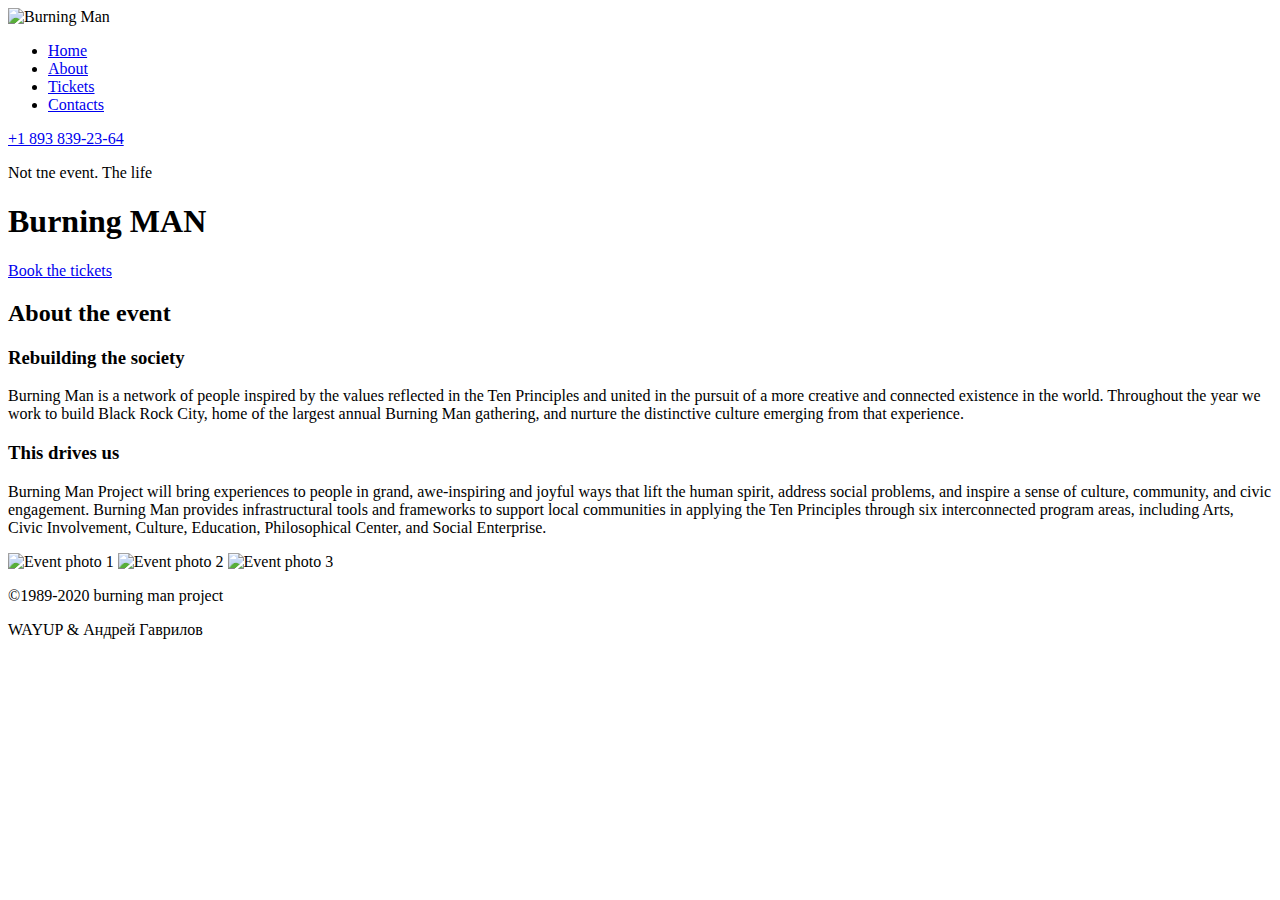
==== portfolio/index.html @ 178adb82 "Default" ====
<!DOCTYPE html>
<html lang="en">
<head>
    <meta charset="UTF-8">
    <meta http-equiv="X-UA-Compatible" content="IE=edge">
    <meta name="viewport" content="width=device-width, initial-scale=1.0">
    <title>Porfolio1</title>
</head>
<body>
    <header id="header" class="header">
		<div class="container">
			<div class="nav">
				<img src="img/logo.svg" alt="Burning Man" class="logo">
				<ul class="menu">
					<li>
						<a href="#">
							Home
						</a>
					</li>
					<li>
						<a href="#">
							About
						</a>
					</li>
					<li>
						<a href="#">
							Tickets
						</a>
					</li>
					<li>
						<a href="#">
							Contacts
						</a>
					</li>
				</ul>
				<a href="tel:+18938392364" class="tel">
					+1 893 839-23-64
				</a>
			</div>
			<div class="offer">
				<p>Not tne event. The life</p>
				<h1>
					Burning MAN
				</h1>
				<a href="#" class="btn">Book the tickets</a>
			</div>
		</div>
	</header>
	<section id="about" class="about">
		<div class="container">
			<h2>About the event</h2>
			<div class="description">
				<div class="desc-left">
					<h3>Rebuilding the society</h3>
					<p>
						Burning Man is a network of people inspired by the values reflected in the Ten Principles and united in the pursuit of a more creative and connected existence in the world. Throughout the year we work to build Black Rock City, home of the largest annual Burning Man gathering, and nurture the distinctive culture emerging from that experience. 
					</p>
				</div>
				<div class="desc-right">
					<h3>This drives us</h3>
					<p>
						Burning Man Project will bring experiences to people in grand, awe-inspiring and joyful ways that lift the human spirit, address social problems, and inspire a sense of culture, community, and civic engagement. Burning Man provides infrastructural tools and frameworks to support local communities in applying the Ten Principles through six interconnected program areas, including Arts, Civic Involvement, Culture, Education, Philosophical Center, and Social Enterprise.
					</p>
				</div>			
			</div>
			<div class="gallery">
				<img src="img/img1.jpg" alt="Event photo 1">
				<img src="img/img2.jpg" alt="Event photo 2">
				<img src="img/img3.jpg" alt="Event photo 3">
			</div>
		</div>
	</section>
	<footer id="footer" class="footer">
		<div class="container">
			<div class="footer-text">
				<p>
					©1989-2020 burning man project
				</p>
				<p>
					WAYUP & Андрей Гаврилов
				</p>
			</div>
		</div>
	</footer>
</body>
</html>
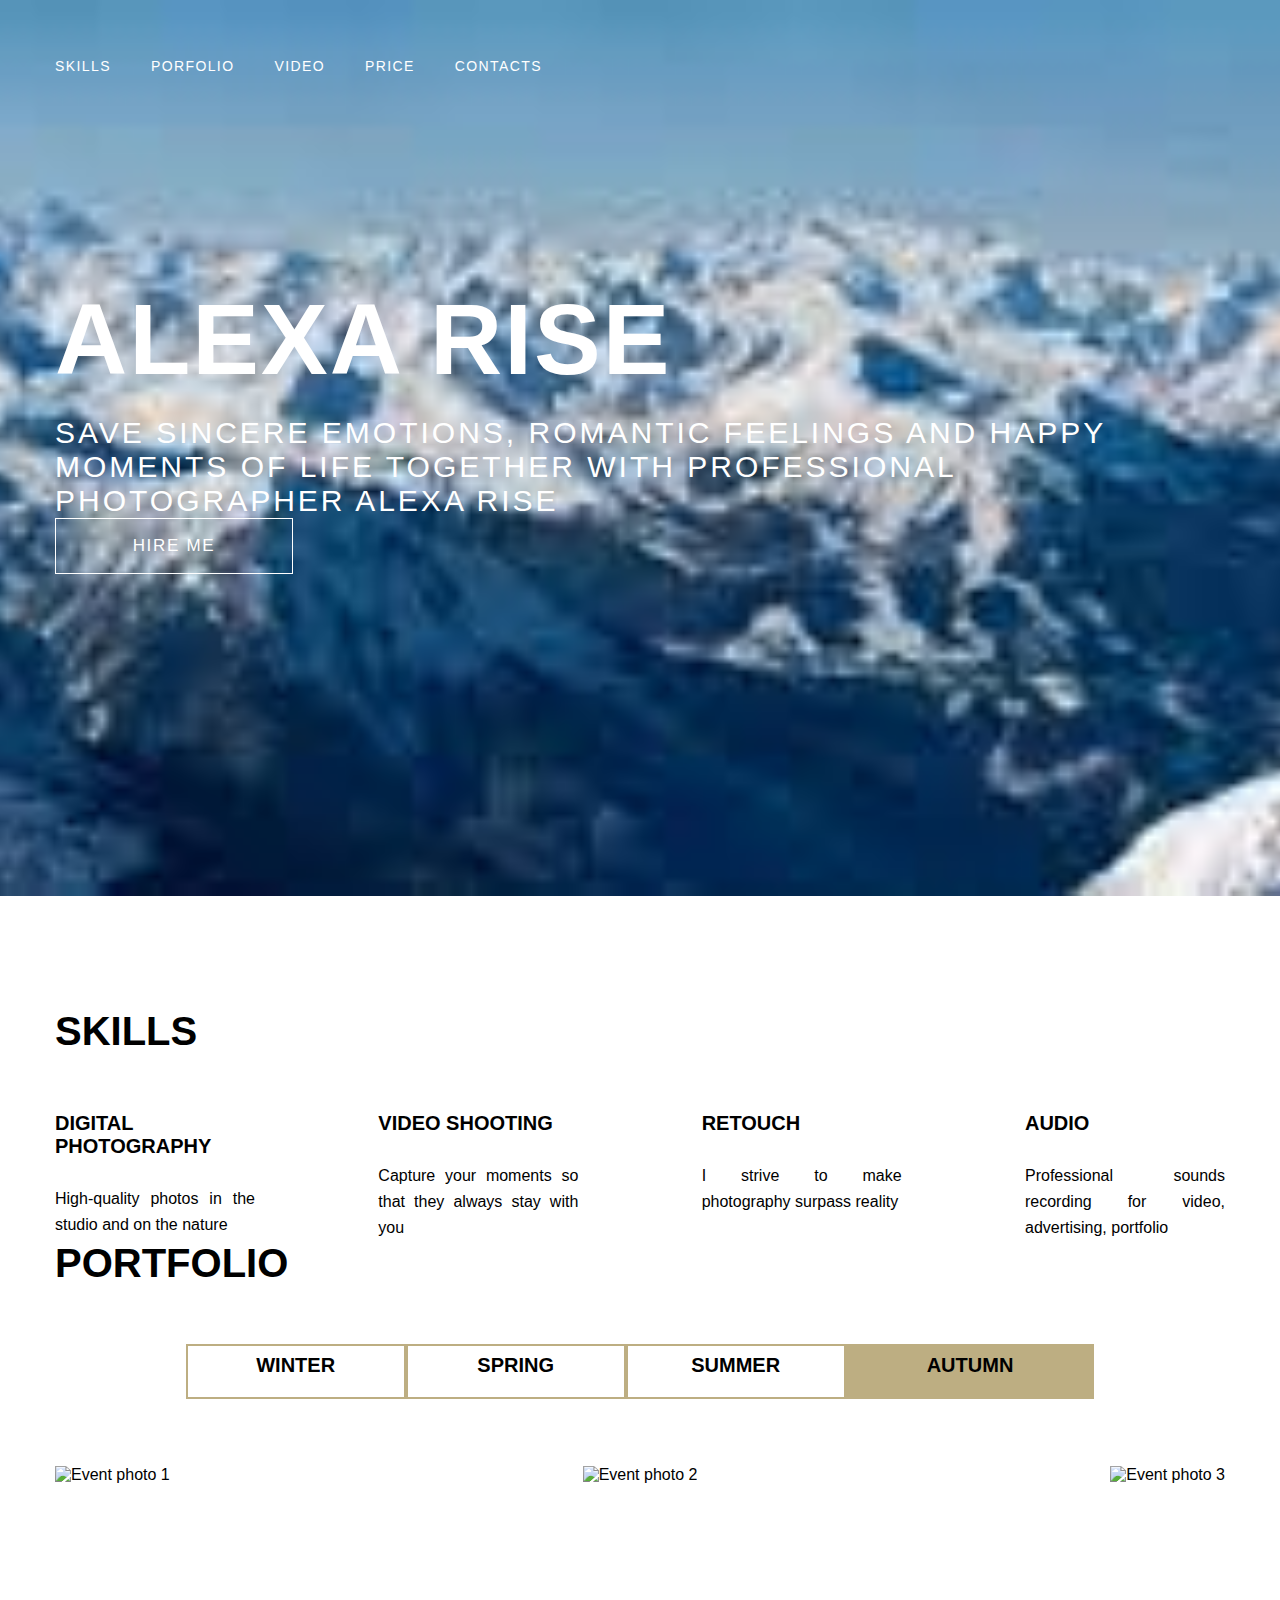
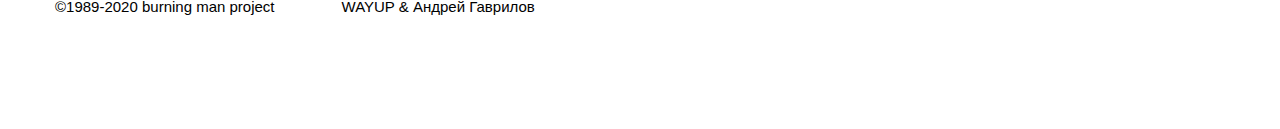
==== commit 5afe9e53: "middle" ====
--- a/portfolio/index.html
+++ b/portfolio/index.html
@@ -5,26 +5,31 @@
     <meta http-equiv="X-UA-Compatible" content="IE=edge">
     <meta name="viewport" content="width=device-width, initial-scale=1.0">
     <title>Porfolio1</title>
+	<link rel="stylesheet" href="/portfolio/style.css">
 </head>
 <body>
     <header id="header" class="header">
 		<div class="container">
 			<div class="nav">
-				<img src="img/logo.svg" alt="Burning Man" class="logo">
 				<ul class="menu">
 					<li>
 						<a href="#">
-							Home
+							Skills
 						</a>
 					</li>
 					<li>
 						<a href="#">
-							About
+							Porfolio
 						</a>
 					</li>
 					<li>
 						<a href="#">
-							Tickets
+							Video
+						</a>
+					</li>
+					<li>
+						<a href="#">
+							Price
 						</a>
 					</li>
 					<li>
@@ -33,35 +38,61 @@
 						</a>
 					</li>
 				</ul>
-				<a href="tel:+18938392364" class="tel">
-					+1 893 839-23-64
-				</a>
 			</div>
 			<div class="offer">
-				<p>Not tne event. The life</p>
-				<h1>
-					Burning MAN
-				</h1>
-				<a href="#" class="btn">Book the tickets</a>
+				<h1>Alexa Rise</h1>
+				<p>
+					Save sincere emotions, romantic feelings and happy moments of life together with professional photographer Alexa Rise
+				</p>
+				<a href="#" class="btn">Hire me</a>
 			</div>
 		</div>
 	</header>
 	<section id="about" class="about">
 		<div class="container">
-			<h2>About the event</h2>
+			<h2>Skills</h2>
 			<div class="description">
 				<div class="desc-left">
-					<h3>Rebuilding the society</h3>
+					<h3>Digital photography</h3>
 					<p>
-						Burning Man is a network of people inspired by the values reflected in the Ten Principles and united in the pursuit of a more creative and connected existence in the world. Throughout the year we work to build Black Rock City, home of the largest annual Burning Man gathering, and nurture the distinctive culture emerging from that experience. 
+						High-quality photos in the studio and on the nature
 					</p>
 				</div>
-				<div class="desc-right">
-					<h3>This drives us</h3>
+				<div class="desc-left">
+					<h3>Video shooting</h3>
 					<p>
-						Burning Man Project will bring experiences to people in grand, awe-inspiring and joyful ways that lift the human spirit, address social problems, and inspire a sense of culture, community, and civic engagement. Burning Man provides infrastructural tools and frameworks to support local communities in applying the Ten Principles through six interconnected program areas, including Arts, Civic Involvement, Culture, Education, Philosophical Center, and Social Enterprise.
+						Capture your moments so that they always stay with you
 					</p>
-				</div>			
+				</div>
+				<div class="desc-left">
+					<h3>Retouch</h3>
+					<p>
+						I strive to make photography surpass reality
+					</p>
+				</div>		
+				<div class="desc-left">
+					<h3>Audio</h3>
+					<p>
+						Professional sounds recording for video, advertising, portfolio
+					</p>
+				</div>		
+			</div>
+			<div class="container">
+				<h2>portfolio</h2>
+				<div class="descriptionL">
+					<div class="description1">
+						<h3>Winter</h3>
+					</div>
+					<div class="description1">
+						<h3>Spring</h3>
+					</div>
+					<div class="description1">
+						<h3>Summer</h3>
+					</div >		
+					<div class="description2">
+						<h3>Autumn</h3>
+					</div>		
+				</div>
 			</div>
 			<div class="gallery">
 				<img src="img/img1.jpg" alt="Event photo 1">
--- a/portfolio/style.css
+++ b/portfolio/style.css
@@ -0,0 +1,204 @@
+body {
+	padding: 0;
+	margin: 0;
+	font-family: 'Anton', sans-serif;
+	color: black;
+	font-size: 16px;
+}
+
+* {
+	box-sizing: border-box;
+}
+
+h1, h2, h3, h4, h5, h6 {
+	padding: 0;
+	margin: 0;
+	text-transform: uppercase;
+}
+
+h2 {
+	font-size: 40px;
+	margin-bottom: 58px;
+	
+}
+
+h3 {
+	font-size: 20px;
+	margin-bottom: 28px;
+}
+
+a {
+	text-decoration: none;
+}
+
+section {
+	padding-top: 113px	
+}
+
+p {
+	margin: 0;
+	padding-right: auto;
+}
+
+p1 {
+	margin: 0;
+	padding-right: 400px;
+}
+
+ul, li {
+	display: block;
+	padding: 0;
+	margin: 0;
+}
+
+.container {
+	width: 1170px;
+	/*позиционирование по центру*/
+	margin: 0 auto; 
+}
+
+.header {
+	background: url('../portfolio/assets/img/mountains.jpg') no-repeat center top / cover;
+	padding-top: 57px;
+	color: #fff;
+	padding-bottom: 322px
+}
+
+header a {
+	color: #fff;
+}
+
+.logo {
+	margin-right: 69px;
+}
+
+.menu {
+	display: flex;
+}
+
+.menu li a {
+	text-transform: uppercase;
+	font-size: 14px;
+	letter-spacing: 0.1em;
+}
+
+.menu li a:hover {
+	border-bottom: 1px solid #fff;
+}
+
+.menu li {
+	margin-right: 40px;
+}
+
+.tel {
+	font-size: 17px;
+	margin-left: auto;
+	letter-spacing: 0.1em;
+}
+
+.nav {
+	display: flex;
+	align-items: center;
+}
+
+.offer {
+	text-transform: uppercase;
+	margin-top: 216px;
+}
+
+.offer p {
+	font-size: 30px;
+	letter-spacing: 0.1em;
+}
+
+.offer h1 {
+	font-size: 100px;
+	margin-bottom: 19px;
+	margin-top: -9px;
+	letter-spacing: 0.02em
+}
+
+.btn {
+	display: block;
+	font-size: 17px;
+	text-align: center;
+	letter-spacing: 0.1em;
+	padding: 17px 47px;
+	border: 1px solid #fff;
+	width: 238px;
+	transition: all 0.5s ease;
+}
+
+.btn:hover {
+	background: #fff;
+    color: #000;
+}
+
+.description {
+	display: flex;
+	justify-content: space-between;
+}
+.descriptionL {
+	display: flex;
+	justify-content: center;
+}
+
+.description p {
+	font-family: 'Open Sans', sans-serif;
+	font-weight: 400;
+	text-align: justify;
+	line-height: 1.62em;
+}
+.description1{
+	width: 220px;
+	height: 55px;
+	display: flex;
+	justify-content: center;
+	border: 2px solid #BDAE82;
+	padding: 8px 79px 7px 79px;
+}
+.description2{
+	display: flex;
+	height: 55px;
+	justify-content: center;
+	border: 2px solid #BDAE82;
+	padding: 8px 79px 7px;
+	background-color: #BDAE82;
+}
+
+.desc-left, .desc-right {
+	width: 200px;
+}
+
+.gallery {
+	margin-top: 67px;
+	display: flex;
+	justify-content: space-between;
+}
+
+.gallery img {
+	transition: all 0.5s ease;
+}
+
+.gallery img:hover {
+	box-shadow: 0 20px 40px rgba(0,0,0,0.3);
+	transform: scale(1.1);
+}
+
+.footer-text {
+	font-size: 15px;
+	font-family: 'Open Sans', sans-serif;
+	display: flex;
+	padding: 114px 0
+}
+
+.footer-text p {
+	margin-right: 67px;
+}
+.pos img {
+	position: absolute;
+	height: 560px;
+	left: 0%;
+	right: 67.86%;
+	top: 0px;
+}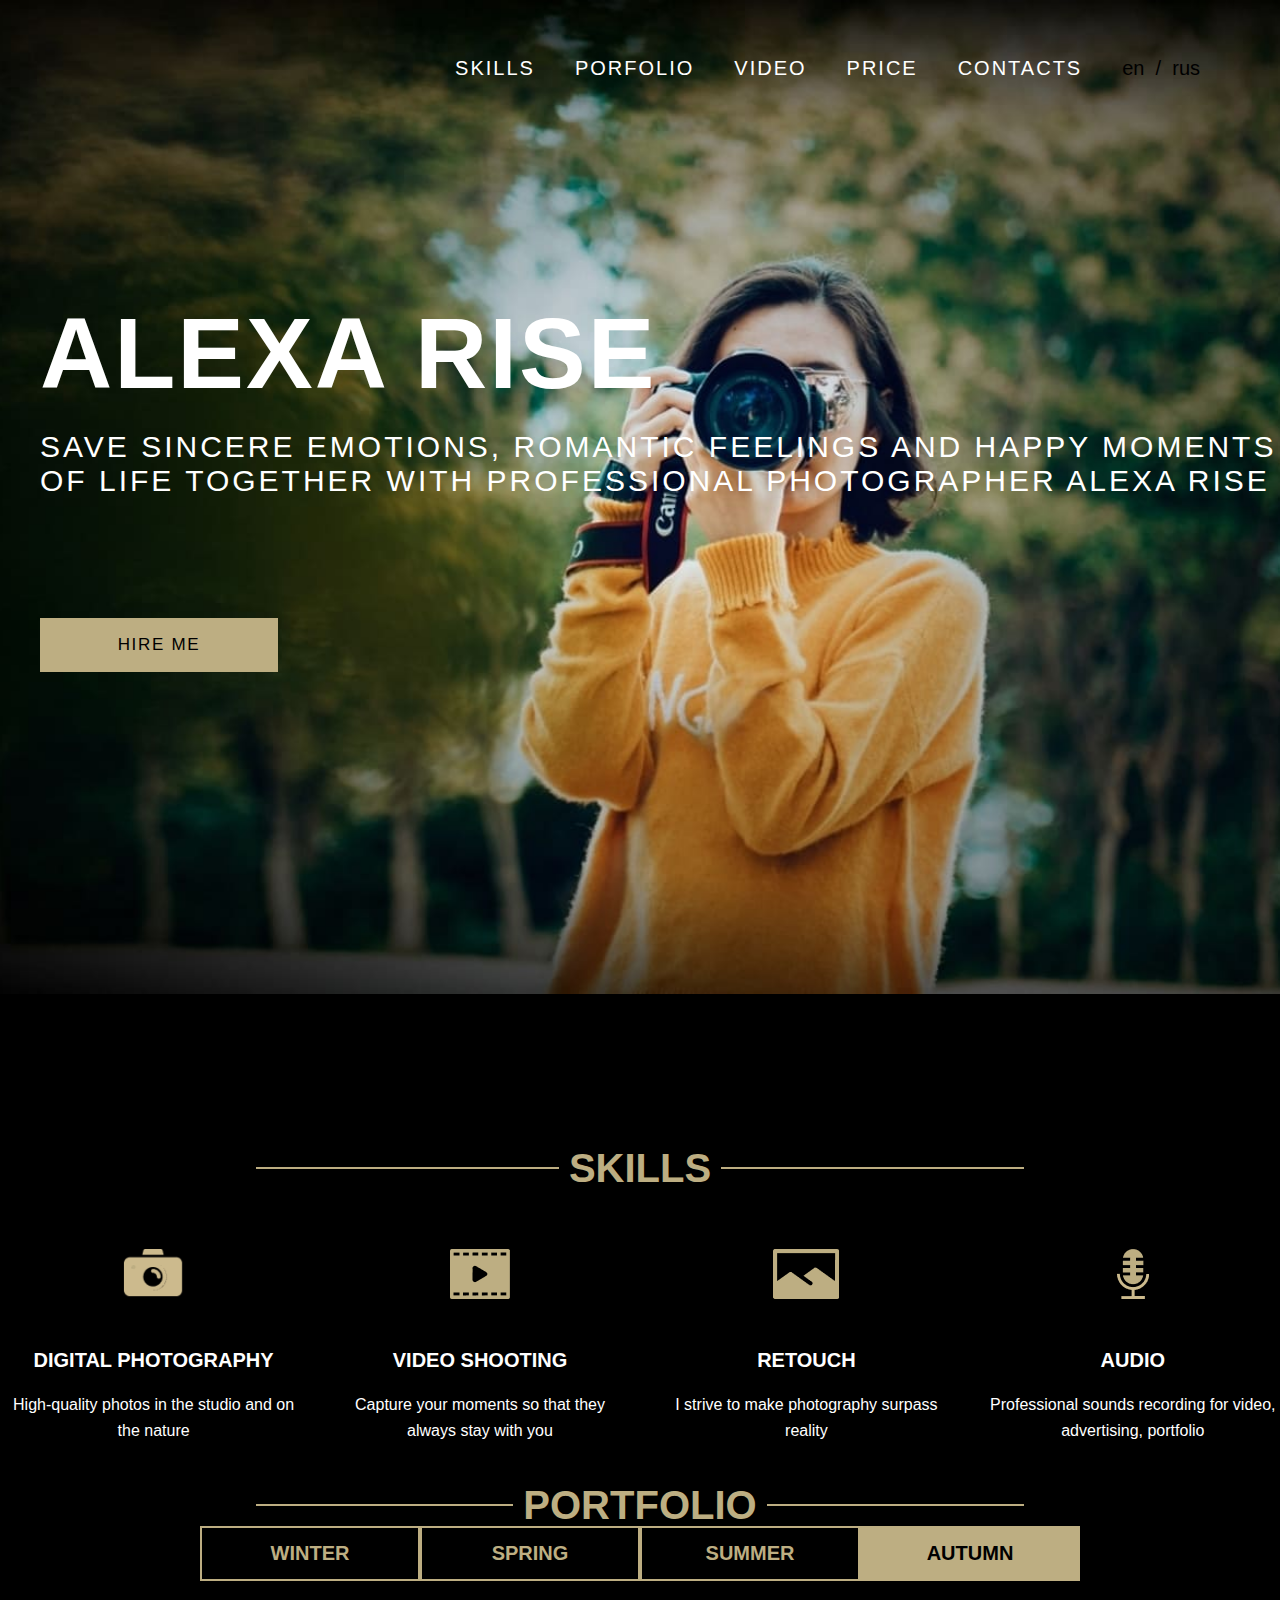
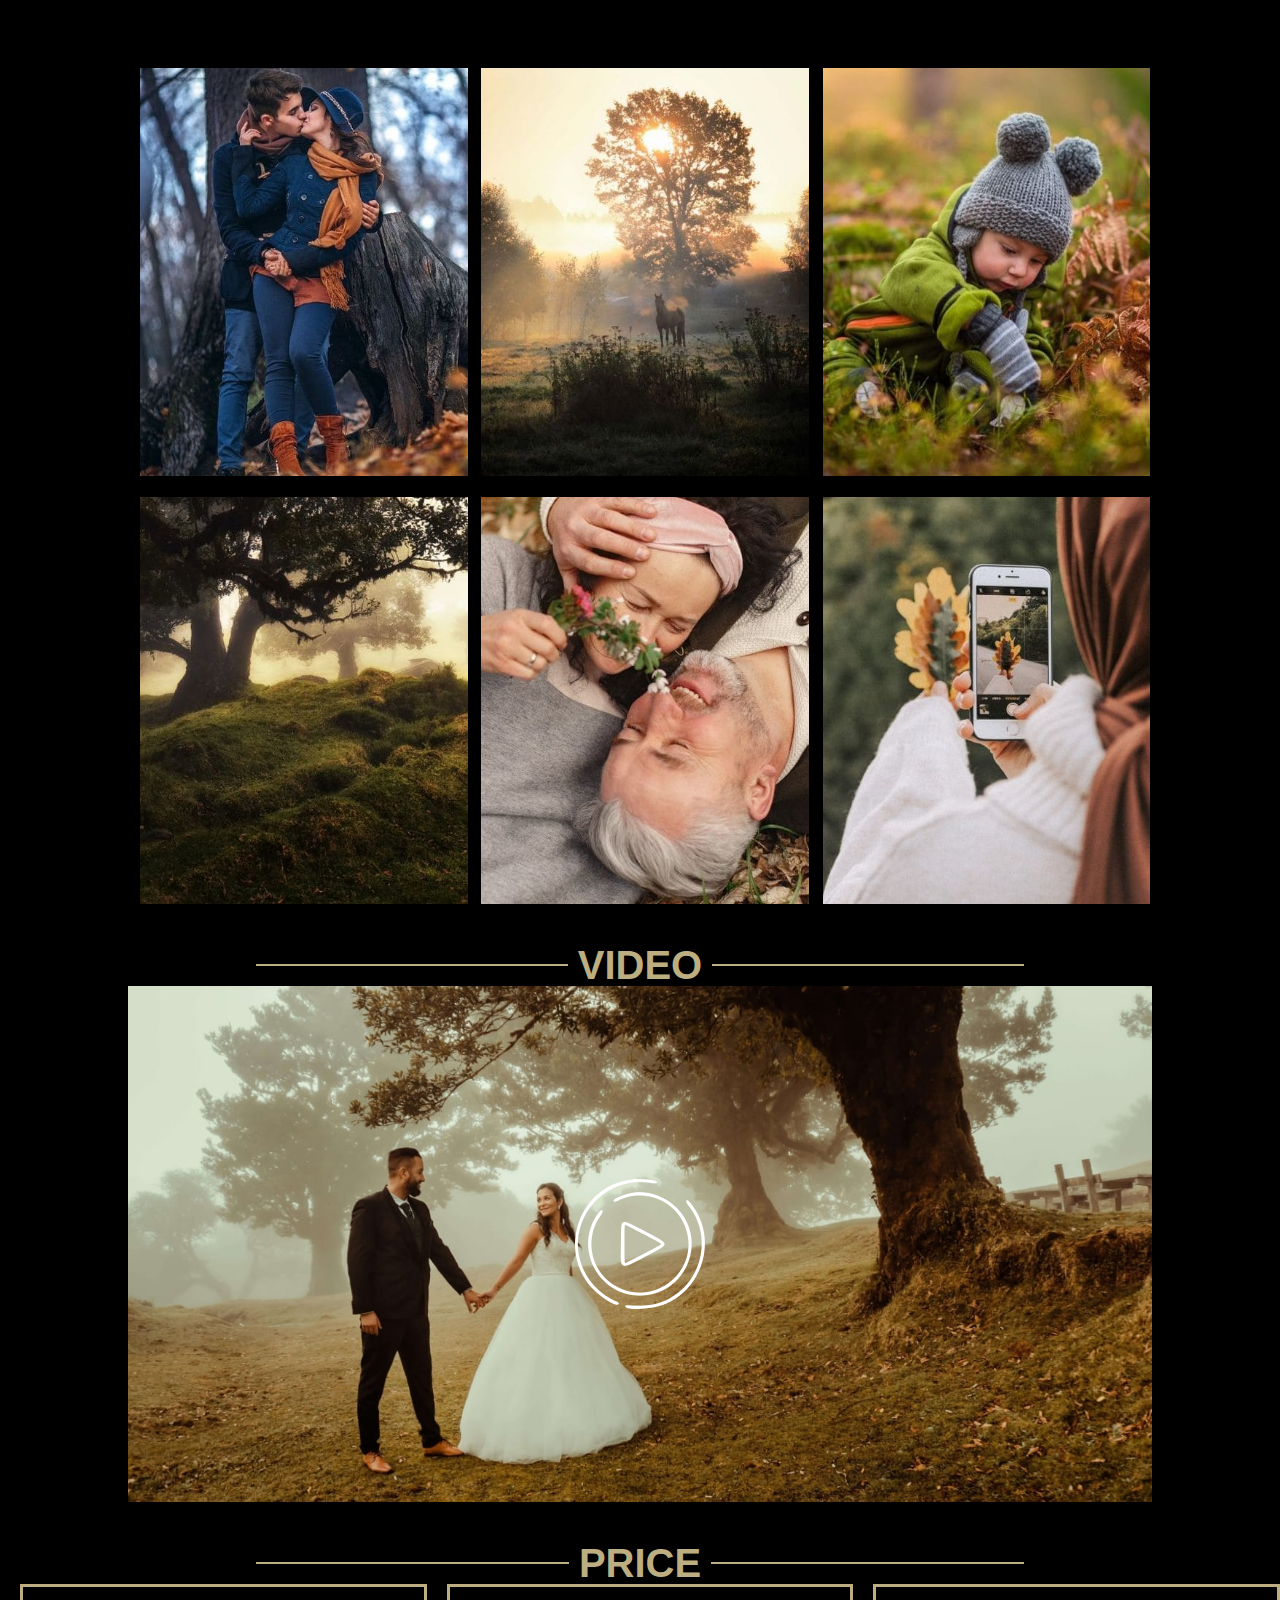
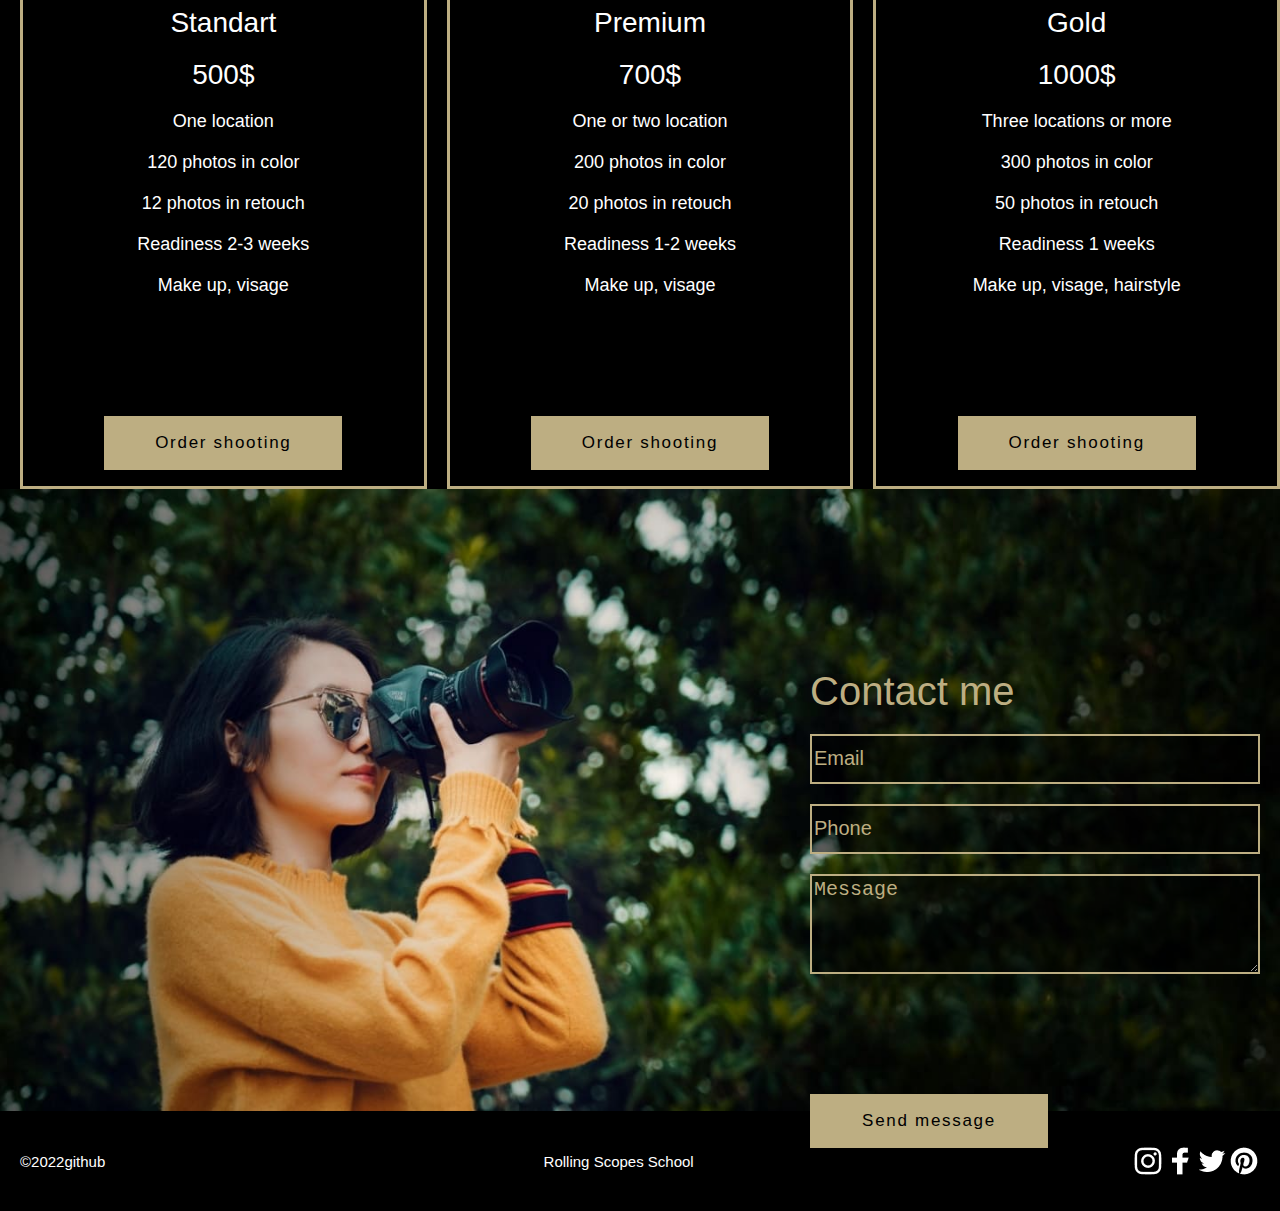
==== commit cad86abc: "prefinal ver" ====
--- a/portfolio/index.html
+++ b/portfolio/index.html
@@ -1,117 +1,193 @@
 <!DOCTYPE html>
 <html lang="en">
-<head>
-    <meta charset="UTF-8">
-    <meta http-equiv="X-UA-Compatible" content="IE=edge">
-    <meta name="viewport" content="width=device-width, initial-scale=1.0">
+  <head>
+    <meta charset="UTF-8" />
+    <meta http-equiv="X-UA-Compatible" content="IE=edge" />
+    <meta name="viewport" content="width=device-width, initial-scale=1.0" />
     <title>Porfolio1</title>
-	<link rel="stylesheet" href="/portfolio/style.css">
-</head>
-<body>
-    <header id="header" class="header">
-		<div class="container">
-			<div class="nav">
-				<ul class="menu">
-					<li>
-						<a href="#">
-							Skills
-						</a>
-					</li>
-					<li>
-						<a href="#">
-							Porfolio
-						</a>
-					</li>
-					<li>
-						<a href="#">
-							Video
-						</a>
-					</li>
-					<li>
-						<a href="#">
-							Price
-						</a>
-					</li>
-					<li>
-						<a href="#">
-							Contacts
-						</a>
-					</li>
-				</ul>
-			</div>
-			<div class="offer">
-				<h1>Alexa Rise</h1>
-				<p>
-					Save sincere emotions, romantic feelings and happy moments of life together with professional photographer Alexa Rise
-				</p>
-				<a href="#" class="btn">Hire me</a>
-			</div>
-		</div>
-	</header>
-	<section id="about" class="about">
-		<div class="container">
-			<h2>Skills</h2>
-			<div class="description">
-				<div class="desc-left">
-					<h3>Digital photography</h3>
-					<p>
-						High-quality photos in the studio and on the nature
-					</p>
-				</div>
-				<div class="desc-left">
-					<h3>Video shooting</h3>
-					<p>
-						Capture your moments so that they always stay with you
-					</p>
-				</div>
-				<div class="desc-left">
-					<h3>Retouch</h3>
-					<p>
-						I strive to make photography surpass reality
-					</p>
-				</div>		
-				<div class="desc-left">
-					<h3>Audio</h3>
-					<p>
-						Professional sounds recording for video, advertising, portfolio
-					</p>
-				</div>		
-			</div>
-			<div class="container">
-				<h2>portfolio</h2>
-				<div class="descriptionL">
-					<div class="description1">
-						<h3>Winter</h3>
-					</div>
-					<div class="description1">
-						<h3>Spring</h3>
-					</div>
-					<div class="description1">
-						<h3>Summer</h3>
-					</div >		
-					<div class="description2">
-						<h3>Autumn</h3>
-					</div>		
-				</div>
-			</div>
-			<div class="gallery">
-				<img src="img/img1.jpg" alt="Event photo 1">
-				<img src="img/img2.jpg" alt="Event photo 2">
-				<img src="img/img3.jpg" alt="Event photo 3">
-			</div>
-		</div>
-	</section>
-	<footer id="footer" class="footer">
-		<div class="container">
-			<div class="footer-text">
-				<p>
-					©1989-2020 burning man project
-				</p>
-				<p>
-					WAYUP & Андрей Гаврилов
-				</p>
-			</div>
-		</div>
-	</footer>
-</body>
-</html>+    <link rel="stylesheet" href="/portfolio/style.css" />
+  </head>
+  <body>
+    <div class="wrapper">
+      <header id="header" class="header">
+        <div class="container">
+          <div class="nav">
+            <ul class="menu">
+              <li>
+                <a href="#"> Skills </a>
+              </li>
+              <li>
+                <a href="#"> Porfolio </a>
+              </li>
+              <li>
+                <a href="#"> Video </a>
+              </li>
+              <li>
+                <a href="#"> Price </a>
+              </li>
+              <li>
+                <a href="#"> Contacts </a>
+              </li>
+            </ul>
+
+            <div class="enrus1">
+              <a href="#"><span class="enrus1">en &nbsp</span></a>
+            </div>
+            <div class="enrus">
+              <a href="#"><span class="enrus">/&nbsp rus</span> </a>
+            </div>
+          </div>
+          <div class="offer">
+            <h1>Alexa Rise</h1>
+            <p>
+              Save sincere emotions, romantic feelings and happy moments of life
+              together with professional photographer Alexa Rise
+            </p>
+            <a href="#" class="btn"><span>Hire me</span></a>
+          </div>
+        </div>
+      </header>
+      <section>
+        <div class="container">
+          <div class="Skills">
+            <h2><span>Skills</span></h2>
+          </div>
+        </div>
+        <div class="description">
+          <div class="desc-left">
+            <img src="assets/img/vector.png" alt="photo" />
+            <h3>Digital photography</h3>
+            <p>High-quality photos in the studio and on the nature</p>
+          </div>
+          <div class="desc-left">
+            <img src="assets/img/Vector (2).png" alt="video" />
+            <h3>Video shooting</h3>
+            <p>Capture your moments so that they always stay with you</p>
+          </div>
+          <div class="desc-left">
+            <img src="assets/img/Vector (3).png" alt="retouch" />
+            <h3>Retouch</h3>
+            <p>I strive to make photography surpass reality</p>
+          </div>
+          <div class="desc-left">
+            <img src="assets/img/mic 1.png" alt="audio" />
+            <h3>Audio</h3>
+            <p>
+              Professional sounds recording for video, advertising, portfolio
+            </p>
+          </div>
+        </div>
+        <div class="Skills">
+          <h2><span>Portfolio</span></h2>
+        </div>
+        <div class="descriptionL">
+          <div class="description1">
+            <h3>Winter</h3>
+          </div>
+          <div class="description1">
+            <h3>Spring</h3>
+          </div>
+          <div class="description1">
+            <h3>Summer</h3>
+          </div>
+          <div class="description2">
+            <h3>Autumn</h3>
+          </div>
+        </div>
+        <div class="gallery">
+          <img src="assets/img/portfolio-img.png" alt="Event photo 1" />
+          <img src="assets/img/portfolio-img (1).png" alt="Event photo 2" />
+          <img src="assets/img/portfolio-img (2).png" alt="Event photo 3" />
+          <img src="assets/img/portfolio-img (3).png" alt="Event photo 4" />
+          <img src="assets/img/portfolio-img (4).png" alt="Event photo 5" />
+          <img src="assets/img/portfolio-img (5).png" alt="Event photo 6" />
+        </div>
+        <div class="Skills">
+          <h2><span>vIDEO</span></h2>
+        </div>
+        <div class="merriedImgCont">
+          <img
+            class="merriedImg"
+            src="assets/img/video-player.png"
+            alt="video-player"
+          />
+          <img
+            class="playIcon"
+            src="assets/img/Play_hover.png"
+            alt="video-player"
+          />
+        </div>
+
+        <div class="Skills">
+          <h2><span>Price</span></h2>
+        </div>
+        <div class="type_blocks">
+          <div class="type_bocks_inside">
+            <p><span>Standart</span></p>
+            <p><span>500$</span></p>
+            <p>One location</p>
+            <p>120 photos in color</p>
+            <p>12 photos in retouch</p>
+            <p>Readiness 2-3 weeks</p>
+            <p>Make up, visage</p>
+            <a href="#" class="btn">Order shooting</a>
+          </div>
+          <div class="type_bocks_inside">
+            <p><span>Premium</span></p>
+            <p><span>700$</span></p>
+            <p>One or two location</p>
+            <p>200 photos in color</p>
+            <p>20 photos in retouch</p>
+            <p>Readiness 1-2 weeks</p>
+            <p>Make up, visage</p>
+            <a href="#" class="btn">Order shooting</a>
+          </div>
+          <div class="type_bocks_inside">
+            <p><span>Gold</span></p>
+            <p><span>1000$</span></p>
+            <p>Three locations or more</p>
+            <p>300 photos in color</p>
+            <p>50 photos in retouch</p>
+            <p>Readiness 1 weeks</p>
+            <p>Make up, visage, hairstyle</p>
+            <a href="#" class="btn">Order shooting</a>
+          </div>
+        </div>
+        <div class="containerContact">
+          <img class= "ha4girl" src="assets/img/contacts.jpg" alt="Contacts" />
+          <div class="inputs">
+            <p>Contact me</p>
+            <input class="emailInput" type="email" placeholder="Email" />
+            <input type="tel" class="emailInput" placeholder="Phone" />
+            <textarea
+              name="Message"
+              class="messageInput"
+              placeholder="Message"
+            ></textarea>
+            <a href="#" class="btn">Send message</a>
+          </div>
+        </div>
+      </section>
+      <footer id="footer" class="footer">
+        <div class="container">
+          <div class="footer-text">
+            <div class="footer-left">
+              <p>©</p>
+              <p>2022</p>
+              <p>github</p>
+            </div>
+            <div class="footer-center">
+              <p>Rolling Scopes School</p>
+            </div>
+            <div class="footer-right">
+              <img src="assets/img/inst 1.png">
+              <img src="assets/img/fb 1.png">
+              <img src="assets/img/tw 1.png">
+              <img src="assets/img/pinterest 1.png"
+            </div>
+          </div>
+        </div>
+      </footer>
+    </div>
+  </body>
+</html>
--- a/portfolio/style.css
+++ b/portfolio/style.css
@@ -1,11 +1,26 @@
 body {
-	padding: 0;
-	margin: 0;
+	height: 100%;
+	padding: 0px;
+	margin: 0px;
 	font-family: 'Anton', sans-serif;
-	color: black;
+	color: #000;
+	/* background: black; */
 	font-size: 16px;
 }
-
+#wrapper{
+	min-height: 100%;
+}
+
+section{
+	background: black;
+	color: white;
+	width: 100%;
+}
+
+footer{
+	background: black;
+	color: white;
+}
 * {
 	box-sizing: border-box;
 }
@@ -19,12 +34,13 @@
 h2 {
 	font-size: 40px;
 	margin-bottom: 58px;
+	color: #BDAE82;
+}
+
+h3 {
+	font-size: 125%;
+	margin-bottom:0px;
 	
-}
-
-h3 {
-	font-size: 20px;
-	margin-bottom: 28px;
 }
 
 a {
@@ -32,7 +48,8 @@
 }
 
 section {
-	padding-top: 113px	
+	padding-top: 113px;
+	height: 100%;
 }
 
 p {
@@ -52,20 +69,26 @@
 }
 
 .container {
-	width: 1170px;
+	width: 100%;
+	min-height: 100%;
 	/*позиционирование по центру*/
 	margin: 0 auto; 
 }
 
 .header {
-	background: url('../portfolio/assets/img/mountains.jpg') no-repeat center top / cover;
+	background: url('../portfolio/assets/img/bg.png') no-repeat center top / cover;
 	padding-top: 57px;
 	color: #fff;
-	padding-bottom: 322px
-}
-
-header a {
-	color: #fff;
+	padding-bottom: 322px;
+	margin: 0;
+	width:100%;
+}
+
+.header a {
+	color: white;
+}
+.header span{
+	color: black;
 }
 
 .logo {
@@ -78,7 +101,7 @@
 
 .menu li a {
 	text-transform: uppercase;
-	font-size: 14px;
+	font-size: 20px;
 	letter-spacing: 0.1em;
 }
 
@@ -88,6 +111,15 @@
 
 .menu li {
 	margin-right: 40px;
+}
+.enrus
+{
+	margin-right: 40px;
+	font-size: 20px;
+}
+.enrus1{
+	color: #bdae82;
+	font-size: 20px;
 }
 
 .tel {
@@ -98,12 +130,15 @@
 
 .nav {
 	display: flex;
-	align-items: center;
+	width:100%;
+	justify-content: flex-end;
+	margin-right: 50px;
 }
 
 .offer {
 	text-transform: uppercase;
 	margin-top: 216px;
+	margin-left: 40px;
 }
 
 .offer p {
@@ -114,7 +149,6 @@
 .offer h1 {
 	font-size: 100px;
 	margin-bottom: 19px;
-	margin-top: -9px;
 	letter-spacing: 0.02em
 }
 
@@ -124,13 +158,15 @@
 	text-align: center;
 	letter-spacing: 0.1em;
 	padding: 17px 47px;
-	border: 1px solid #fff;
 	width: 238px;
 	transition: all 0.5s ease;
+	margin-top: 120px;
+	background: #bdae82;
+	color: black;
 }
 
 .btn:hover {
-	background: #fff;
+	background: bisque;
     color: #000;
 }
 
@@ -141,6 +177,7 @@
 .descriptionL {
 	display: flex;
 	justify-content: center;
+	align-items: center;
 }
 
 .description p {
@@ -148,52 +185,82 @@
 	font-weight: 400;
 	text-align: justify;
 	line-height: 1.62em;
+	text-align: center;
 }
 .description1{
 	width: 220px;
 	height: 55px;
-	display: flex;
+	/* padding:20px; */
+	display: flex;
+	align-items: center;
 	justify-content: center;
 	border: 2px solid #BDAE82;
-	padding: 8px 79px 7px 79px;
+	padding: 10px 79px;
+	color:#BDAE82;
+	
 }
 .description2{
-	display: flex;
+	align-items: center;
+	width: 220px;
 	height: 55px;
+	display: flex;
 	justify-content: center;
 	border: 2px solid #BDAE82;
-	padding: 8px 79px 7px;
+	padding: 10px 79px;
 	background-color: #BDAE82;
-}
-
-.desc-left, .desc-right {
-	width: 200px;
-}
+	color: black;
+}
+
 
 .gallery {
+	width: 80%;
 	margin-top: 67px;
 	display: flex;
-	justify-content: space-between;
+	justify-content: space-around;
+	flex-wrap: wrap;
+	margin-bottom: 40px;
+	margin-left: 20px;
+	margin-left: 10%;
 }
 
 .gallery img {
-	transition: all 0.5s ease;
+	width: 32%;
+	margin-left: 1%;
+	margin-top: 2%;
+	transition:  0.5s ease;
 }
 
 .gallery img:hover {
 	box-shadow: 0 20px 40px rgba(0,0,0,0.3);
-	transform: scale(1.1);
+	transform: scale(1.05);
 }
 
 .footer-text {
 	font-size: 15px;
 	font-family: 'Open Sans', sans-serif;
 	display: flex;
-	padding: 114px 0
-}
-
-.footer-text p {
+	height: 100px;
+	padding: 0 20px;
+	justify-content: space-between;
+	align-items: center;
+}
+
+/* .footer-text p {
 	margin-right: 67px;
+} */
+.footer-left{
+	display: flex;
+	justify-content: start;
+
+}
+.footer-center{
+	display: flex;
+	justify-content: center;
+
+}
+.footer-right{
+	display: flex;
+	justify-content: end;
 }
 .pos img {
 	position: absolute;
@@ -201,4 +268,161 @@
 	left: 0%;
 	right: 67.86%;
 	top: 0px;
+}
+.Skills {
+	display:flex;
+	width: 100%;
+	justify-content: center;
+	margin-top: 50px;
+}
+.Skills h2{
+	width: 60%; 
+	text-align: center; 
+	line-height: 2px;
+	margin: 10px 0 20px; 
+	background: #bdae82; 
+}
+.Skills span{
+	background:#000; 
+    padding:0 10px; 
+}
+
+.skillsContainer {
+	display: flex;
+	flex-direction: row;
+	align-items: flex-end;
+	justify-content: center;
+	background-color: #bdae82;
+}
+
+.type_blocks {
+	display: flex;
+}
+.type_bocks_inside
+{
+	display: flex;
+	flex-direction: column;
+	width:33%;
+	border: 3px solid #bdae82;
+	text-align: center;
+	margin-left: 20px;
+	height: 505px;
+	align-items: center;
+}
+.type_bocks_inside a{
+	color: black;
+}
+.type_bocks_inside p{
+	font-size: 18px;
+	margin-top: 20px;
+}
+.type_bocks_inside span{
+	font-size: 28px;
+}
+.containerContact{
+	position: relative;
+	display: flex;
+	align-items: center;
+	justify-content: center;
+	width: 100%;
+	align-self: center;
+}
+.inputs {
+	display: flex;
+	flex-direction: column;
+	position: absolute;
+	top:180px;
+	right:20px;
+}
+.inputs a{
+	color: black;
+}
+.inputs p{
+	font-size: 40px;
+	color:#bdae82;
+}
+.inputs input{
+	font-size: 20px;
+}
+.inputs textarea{
+	color:#bdae82;
+	font-size: 20px;
+}
+.emailInput{
+	height:50px;
+	width:450px;
+	background: rgba(0, 0, 0, 0.5);
+	border: 2px solid #BDAE82;
+	box-sizing: border-box;
+	color:white;
+	margin-top: 20px;
+}
+.emailInput::placeholder{
+	color:#BDAE82;
+}
+.messageInput::placeholder{
+	color:#BDAE82;
+}
+.messageInput{
+	height:100px;
+	width:450px;
+	background: rgba(0, 0, 0, 0.5);
+	border: 2px solid #BDAE82;
+	box-sizing: border-box;
+	color:white;
+	margin-top: 20px;
+}
+.desc-left{
+	display: flex;
+	flex-direction: column;
+	align-items: center;
+	text-align: center;
+	width: 23%;
+	margin-left: 0.5%;
+	margin-top: 60px;
+}
+.desc-left img{
+	height: 50px;
+}
+.desc-left h3{
+	margin-top: 50px;
+}
+.desc-left p{
+	margin-top: 20px;
+}
+.videoContainer{
+	width:90%;
+	height: 700px;
+	margin:0;
+	align-items: center;
+	justify-content: center;
+	background-repeat: no-repeat;	
+	/* background: url("./assets//img/video-player.png") */
+}
+.video-player{
+	position: relative;
+	display: block;
+    margin-left: auto;
+    margin-right: auto;
+}
+.playIcon{
+	position: absolute;
+	top: 50%;
+	left: 50%;
+	transform: translate(-50%, -50%);
+}
+.merriedImgCont{
+	position: relative;
+	display: flex;
+	align-items: center;
+	justify-content: center;
+	width: 100%;
+	align-self: center;
+}
+.merriedImg{
+	width: 80%;
+	align-self: center;
+}
+.ha4girl{
+	width:100%;
 }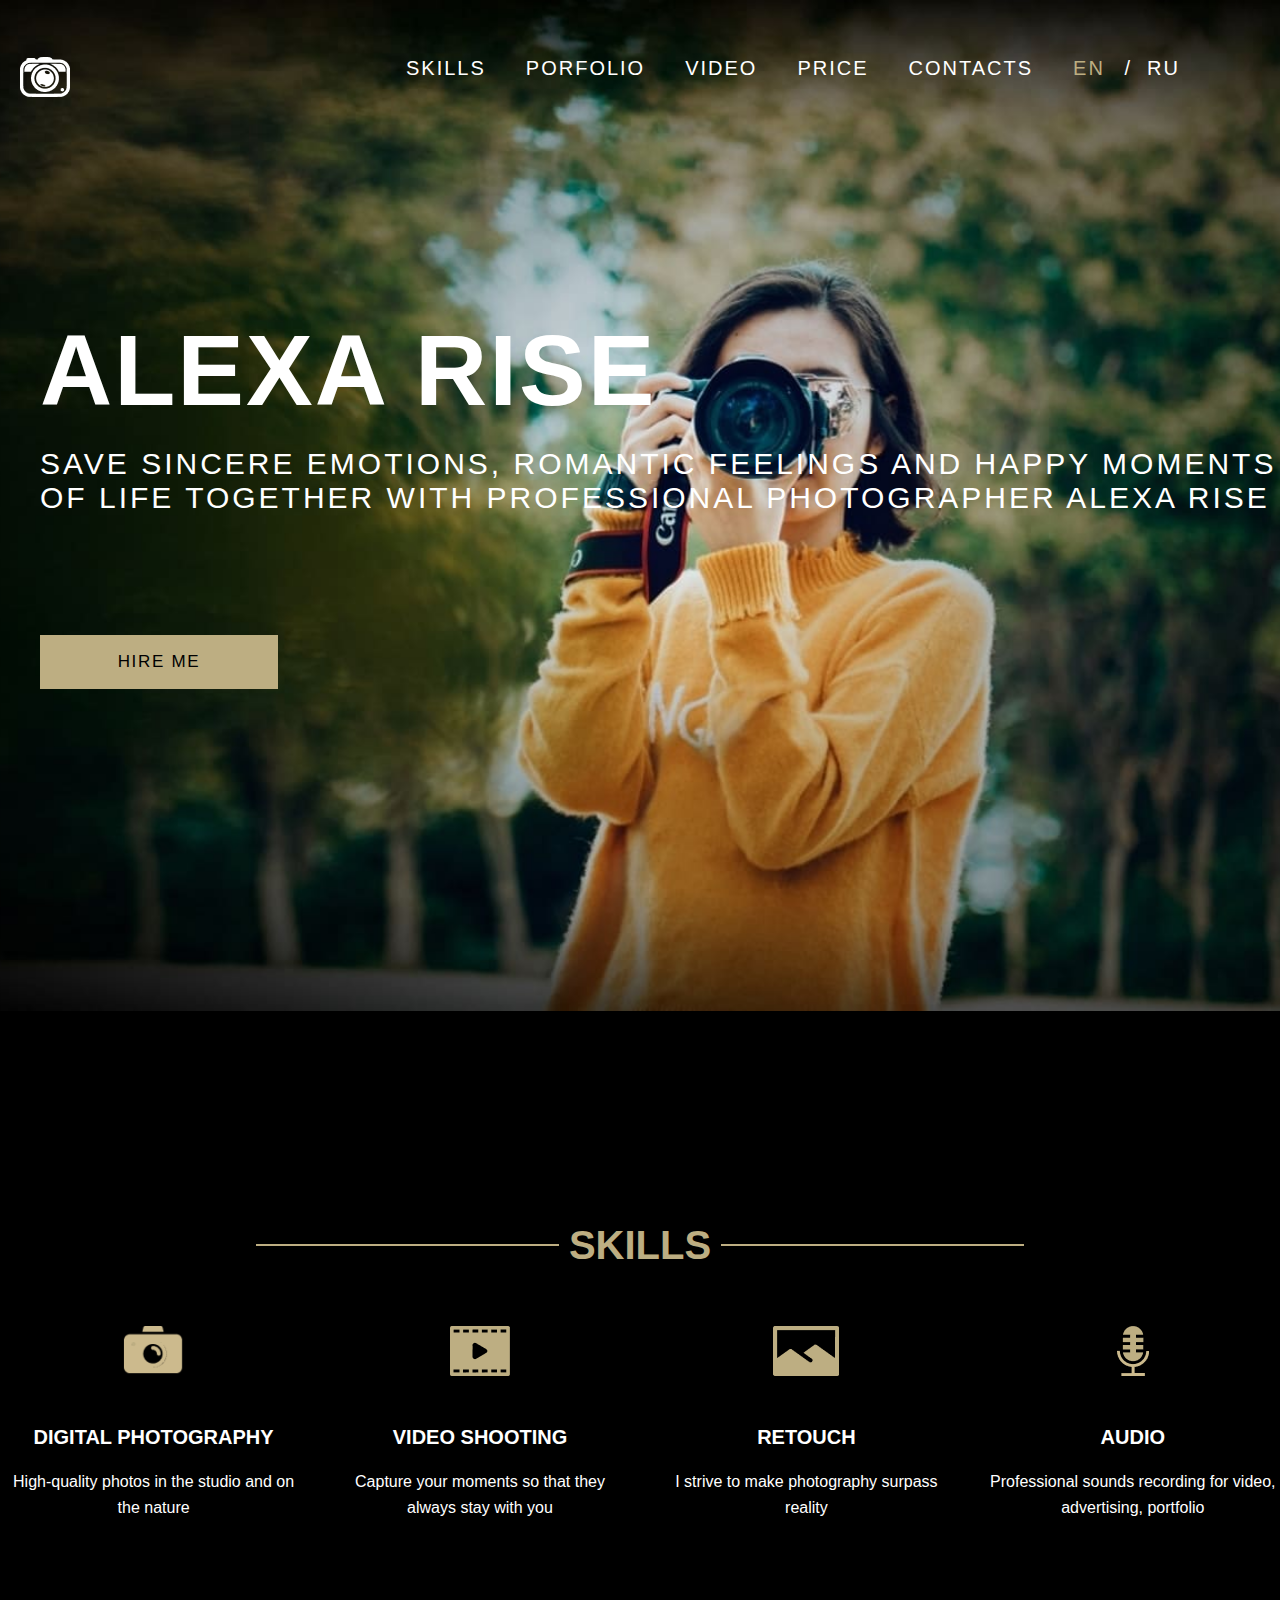
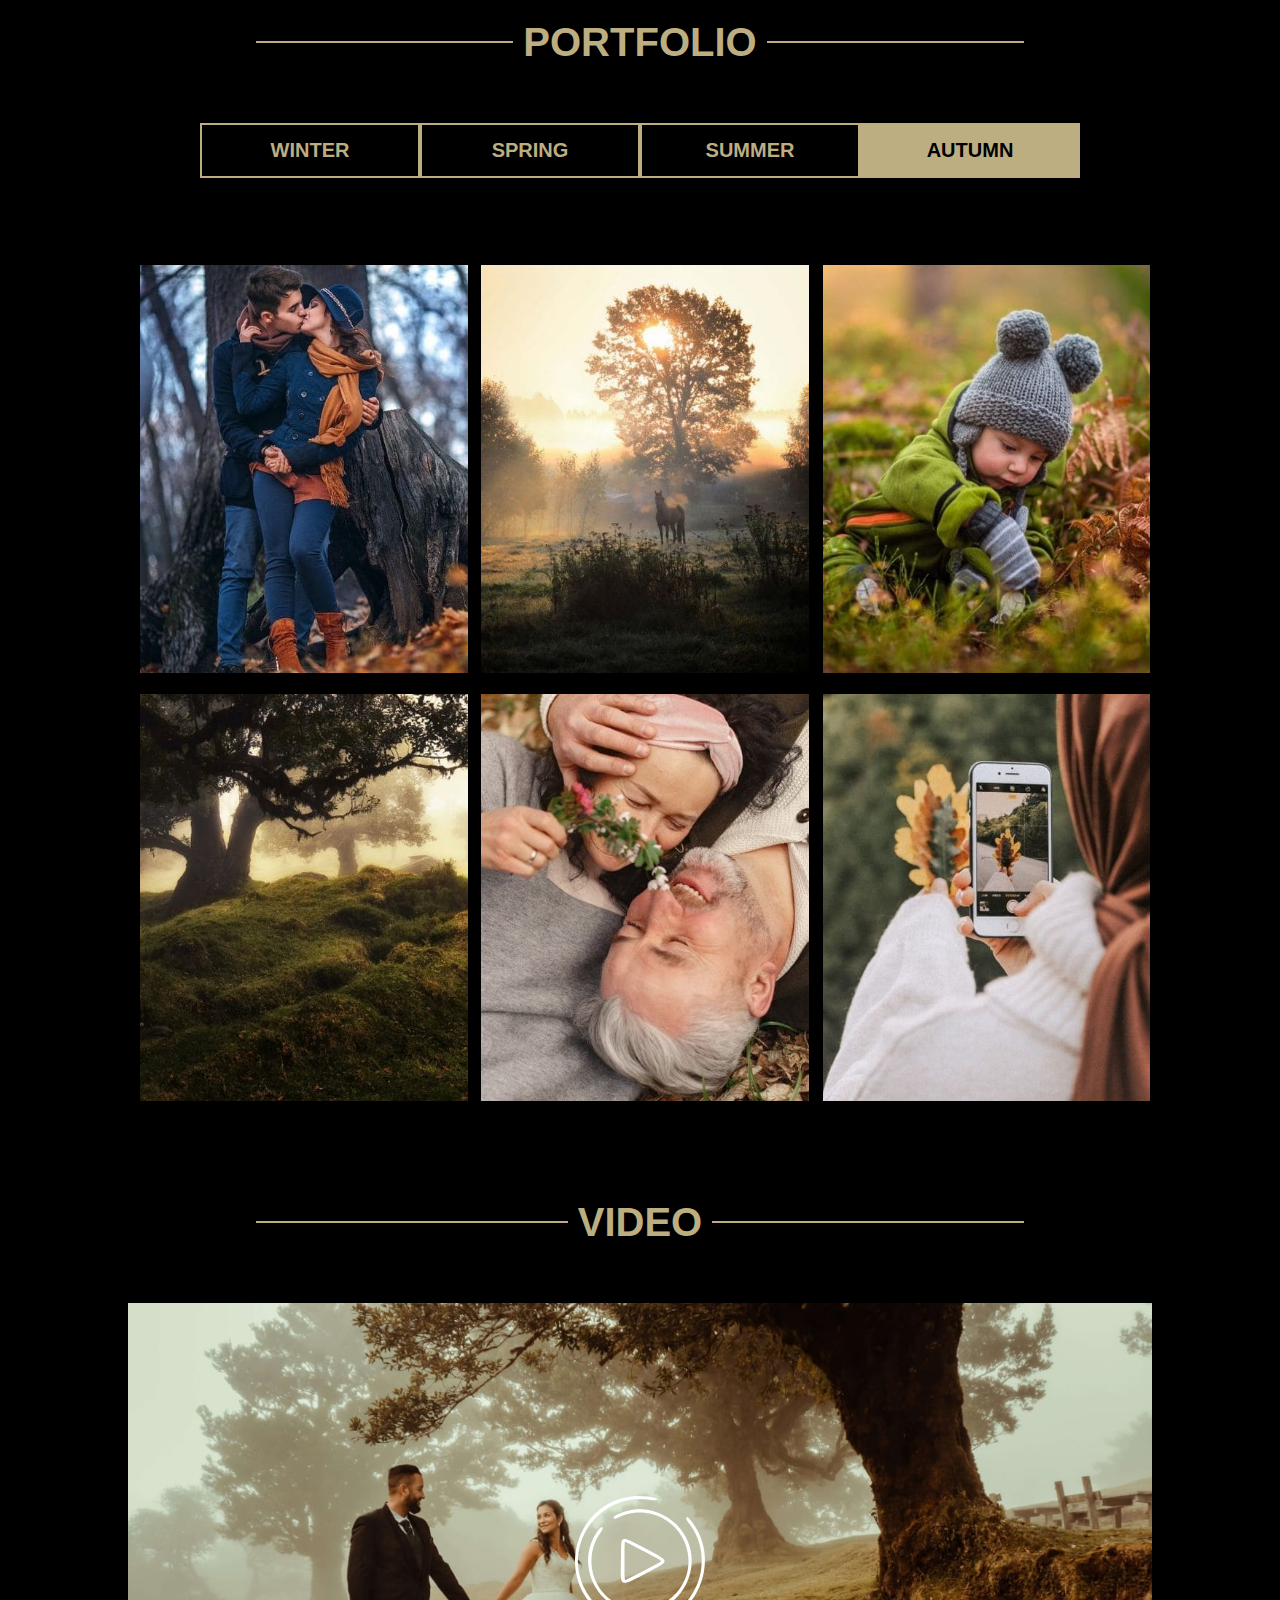
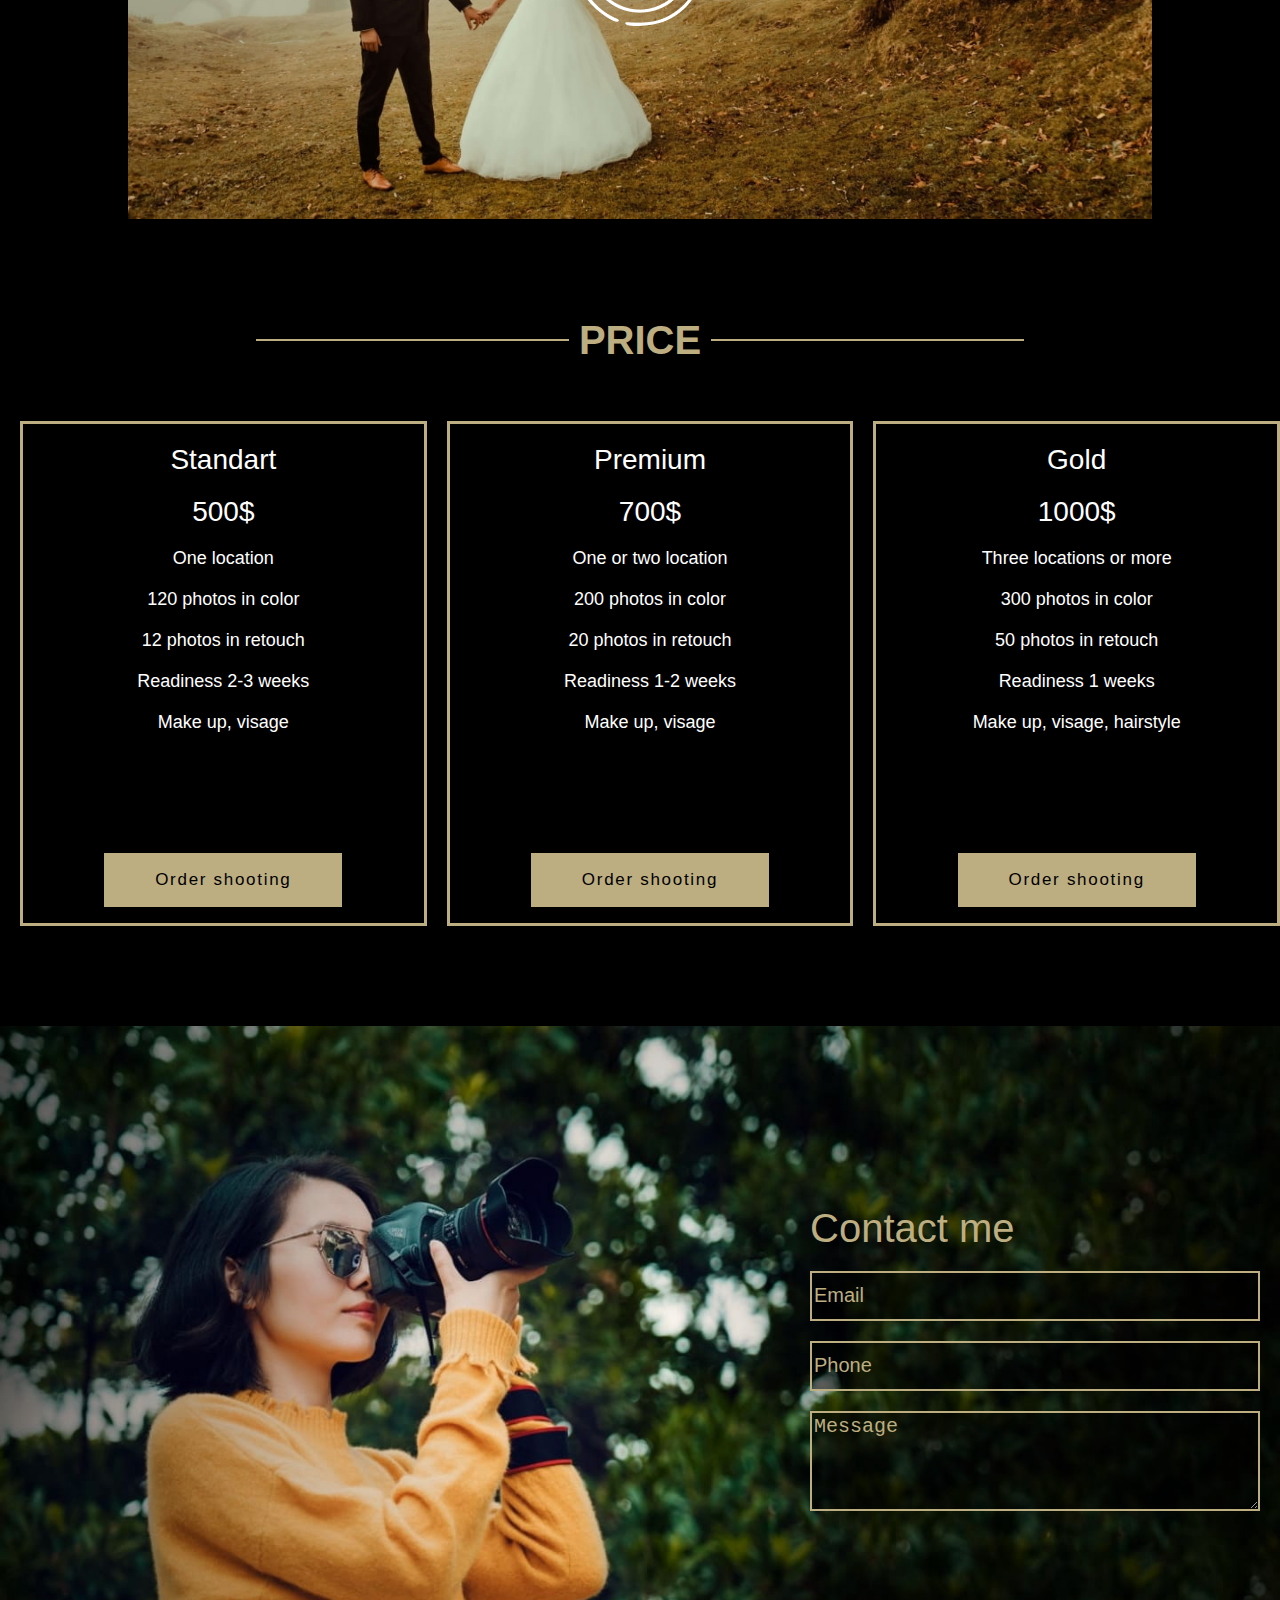
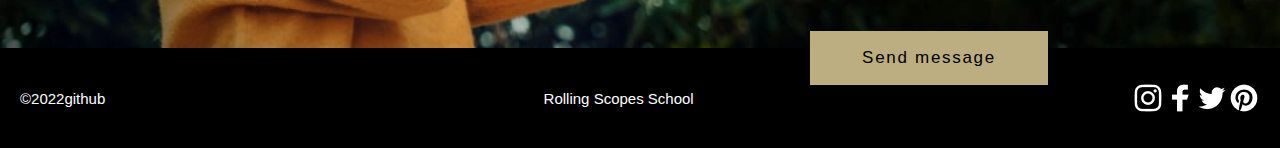
==== commit bccddb1b: "Fix margins" ====
--- a/portfolio/index.html
+++ b/portfolio/index.html
@@ -12,6 +12,8 @@
       <header id="header" class="header">
         <div class="container">
           <div class="nav">
+            <img src="assets/img/Vector (1).png" alt="first">
+            <div>
             <ul class="menu">
               <li>
                 <a href="#"> Skills </a>
@@ -28,14 +30,14 @@
               <li>
                 <a href="#"> Contacts </a>
               </li>
+              <li>
+                <a href="#"><span id="enrus1">en &nbsp</span></a>
+              <a href="#"><span id="enrus">/&nbsp ru </a>
+              </li>
             </ul>
 
-            <div class="enrus1">
-              <a href="#"><span class="enrus1">en &nbsp</span></a>
-            </div>
-            <div class="enrus">
-              <a href="#"><span class="enrus">/&nbsp rus</span> </a>
-            </div>
+              
+              </div>
           </div>
           <div class="offer">
             <h1>Alexa Rise</h1>
--- a/portfolio/style.css
+++ b/portfolio/style.css
@@ -1,428 +1,432 @@
 body {
-	height: 100%;
-	padding: 0px;
-	margin: 0px;
-	font-family: 'Anton', sans-serif;
-	color: #000;
-	/* background: black; */
-	font-size: 16px;
-}
-#wrapper{
-	min-height: 100%;
-}
-
-section{
-	background: black;
-	color: white;
-	width: 100%;
-}
-
-footer{
-	background: black;
-	color: white;
+  height: 100%;
+  padding: 0px;
+  margin: 0px;
+  font-family: sans-serif;
+  color: #000;
+  /* background: black; */
+  font-size: 16px;
+}
+#wrapper {
+  min-height: 100%;
+}
+
+section {
+  background: black;
+  color: white;
+  width: 100%;
+}
+
+footer {
+  background: black;
+  color: white;
 }
 * {
-	box-sizing: border-box;
-}
-
-h1, h2, h3, h4, h5, h6 {
-	padding: 0;
-	margin: 0;
-	text-transform: uppercase;
+  box-sizing: border-box;
+}
+
+h1,
+h2,
+h3,
+h4,
+h5,
+h6 {
+  padding: 0;
+  margin: 0;
+  text-transform: uppercase;
 }
 
 h2 {
-	font-size: 40px;
-	margin-bottom: 58px;
-	color: #BDAE82;
+  font-size: 40px;
+  margin-bottom: 58px;
+  color: #bdae82;
 }
 
 h3 {
-	font-size: 125%;
-	margin-bottom:0px;
-	
+  font-size: 125%;
+  margin-bottom: 0px;
 }
 
 a {
-	text-decoration: none;
+  text-decoration: none;
 }
 
 section {
-	padding-top: 113px;
-	height: 100%;
+  padding-top: 113px;
+  height: 100%;
 }
 
 p {
-	margin: 0;
-	padding-right: auto;
+  margin: 0;
+  padding-right: auto;
 }
 
 p1 {
-	margin: 0;
-	padding-right: 400px;
-}
-
-ul, li {
-	display: block;
-	padding: 0;
-	margin: 0;
+  margin: 0;
+  padding-right: 400px;
+}
+
+ul,
+li {
+  display: block;
+  padding: 0;
+  margin: 0;
 }
 
 .container {
-	width: 100%;
-	min-height: 100%;
-	/*позиционирование по центру*/
-	margin: 0 auto; 
+  width: 100%;
+  min-height: 100%;
+  /*позиционирование по центру*/
+  margin: 0 auto;
 }
 
 .header {
-	background: url('../portfolio/assets/img/bg.png') no-repeat center top / cover;
-	padding-top: 57px;
-	color: #fff;
-	padding-bottom: 322px;
-	margin: 0;
-	width:100%;
+  background: url("../portfolio/assets/img/bg.png") no-repeat center top / cover;
+  padding-top: 57px;
+  color: #fff;
+  padding-bottom: 322px;
+  margin: 0;
+  width: 100%;
 }
 
 .header a {
-	color: white;
-}
-.header span{
-	color: black;
+  color: white;
+}
+.header span {
+  color: black;
 }
 
 .logo {
-	margin-right: 69px;
+  margin-right: 69px;
 }
 
 .menu {
-	display: flex;
+  display: flex;
 }
 
 .menu li a {
-	text-transform: uppercase;
-	font-size: 20px;
-	letter-spacing: 0.1em;
+  text-transform: uppercase;
+  font-size: 20px;
+  letter-spacing: 0.1em;
 }
 
 .menu li a:hover {
-	border-bottom: 1px solid #fff;
+  border-bottom: 1px solid #fff;
 }
 
 .menu li {
-	margin-right: 40px;
-}
-.enrus
-{
-	margin-right: 40px;
-	font-size: 20px;
-}
-.enrus1{
-	color: #bdae82;
-	font-size: 20px;
+  margin-right: 40px;
+}
+#enrus {
+  margin-right: 40px;
+  font-size: 20px;
+  color: white;
+}
+#enrus1 {
+  color: #bdae82;
+  font-size: 20px;
 }
 
 .tel {
-	font-size: 17px;
-	margin-left: auto;
-	letter-spacing: 0.1em;
+  font-size: 17px;
+  margin-left: auto;
+  letter-spacing: 0.1em;
 }
 
 .nav {
-	display: flex;
-	width:100%;
-	justify-content: flex-end;
-	margin-right: 50px;
-}
-
+  display: flex;
+  width: 100%;
+  justify-content: space-between;
+  margin-right: 50px;
+  padding: 0 20px;
+}
 .offer {
-	text-transform: uppercase;
-	margin-top: 216px;
-	margin-left: 40px;
+  text-transform: uppercase;
+  margin-top: 216px;
+  margin-left: 40px;
 }
 
 .offer p {
-	font-size: 30px;
-	letter-spacing: 0.1em;
+  font-size: 30px;
+  letter-spacing: 0.1em;
 }
 
 .offer h1 {
-	font-size: 100px;
-	margin-bottom: 19px;
-	letter-spacing: 0.02em
+  font-size: 100px;
+  margin-bottom: 19px;
+  letter-spacing: 0.02em;
 }
 
 .btn {
-	display: block;
-	font-size: 17px;
-	text-align: center;
-	letter-spacing: 0.1em;
-	padding: 17px 47px;
-	width: 238px;
-	transition: all 0.5s ease;
-	margin-top: 120px;
-	background: #bdae82;
-	color: black;
+  display: block;
+  font-size: 17px;
+  text-align: center;
+  letter-spacing: 0.1em;
+  padding: 17px 47px;
+  width: 238px;
+  transition: all 0.5s ease;
+  margin-top: 120px;
+  background: #bdae82;
+  color: black;
 }
 
 .btn:hover {
-	background: bisque;
-    color: #000;
+  background: bisque;
+  color: #000;
 }
 
 .description {
-	display: flex;
-	justify-content: space-between;
+  display: flex;
+  justify-content: space-between;
 }
 .descriptionL {
-	display: flex;
-	justify-content: center;
-	align-items: center;
+  display: flex;
+  justify-content: center;
+  align-items: center;
+  margin-top: 60px;
 }
 
 .description p {
-	font-family: 'Open Sans', sans-serif;
-	font-weight: 400;
-	text-align: justify;
-	line-height: 1.62em;
-	text-align: center;
-}
-.description1{
-	width: 220px;
-	height: 55px;
-	/* padding:20px; */
-	display: flex;
-	align-items: center;
-	justify-content: center;
-	border: 2px solid #BDAE82;
-	padding: 10px 79px;
-	color:#BDAE82;
-	
-}
-.description2{
-	align-items: center;
-	width: 220px;
-	height: 55px;
-	display: flex;
-	justify-content: center;
-	border: 2px solid #BDAE82;
-	padding: 10px 79px;
-	background-color: #BDAE82;
-	color: black;
-}
-
+  font-family: "Open Sans", sans-serif;
+  font-weight: 400;
+  text-align: justify;
+  line-height: 1.62em;
+  text-align: center;
+}
+.description1 {
+  width: 220px;
+  height: 55px;
+  /* padding:20px; */
+  display: flex;
+  align-items: center;
+  justify-content: center;
+  border: 2px solid #bdae82;
+  padding: 10px 79px;
+  color: #bdae82;
+}
+.description2 {
+  align-items: center;
+  width: 220px;
+  height: 55px;
+  display: flex;
+  justify-content: center;
+  border: 2px solid #bdae82;
+  padding: 10px 79px;
+  background-color: #bdae82;
+  color: black;
+}
 
 .gallery {
-	width: 80%;
-	margin-top: 67px;
-	display: flex;
-	justify-content: space-around;
-	flex-wrap: wrap;
-	margin-bottom: 40px;
-	margin-left: 20px;
-	margin-left: 10%;
+  width: 80%;
+  margin-top: 67px;
+  display: flex;
+  justify-content: space-around;
+  flex-wrap: wrap;
+  margin-bottom: 40px;
+  margin-left: 20px;
+  margin-left: 10%;
 }
 
 .gallery img {
-	width: 32%;
-	margin-left: 1%;
-	margin-top: 2%;
-	transition:  0.5s ease;
+  width: 32%;
+  margin-left: 1%;
+  margin-top: 2%;
+  transition: 0.5s ease;
 }
 
 .gallery img:hover {
-	box-shadow: 0 20px 40px rgba(0,0,0,0.3);
-	transform: scale(1.05);
+  box-shadow: 0 20px 40px rgba(0, 0, 0, 0.3);
+  transform: scale(1.05);
 }
 
 .footer-text {
-	font-size: 15px;
-	font-family: 'Open Sans', sans-serif;
-	display: flex;
-	height: 100px;
-	padding: 0 20px;
-	justify-content: space-between;
-	align-items: center;
+  font-size: 15px;
+  font-family: "Open Sans", sans-serif;
+  display: flex;
+  height: 100px;
+  padding: 0 20px;
+  justify-content: space-between;
+  align-items: center;
 }
 
 /* .footer-text p {
 	margin-right: 67px;
 } */
-.footer-left{
-	display: flex;
-	justify-content: start;
-
-}
-.footer-center{
-	display: flex;
-	justify-content: center;
-
-}
-.footer-right{
-	display: flex;
-	justify-content: end;
+.footer-left {
+  display: flex;
+  justify-content: start;
+}
+.footer-center {
+  display: flex;
+  justify-content: center;
+}
+.footer-right {
+  display: flex;
+  justify-content: end;
 }
 .pos img {
-	position: absolute;
-	height: 560px;
-	left: 0%;
-	right: 67.86%;
-	top: 0px;
+  position: absolute;
+  height: 560px;
+  left: 0%;
+  right: 67.86%;
+  top: 0px;
 }
 .Skills {
-	display:flex;
-	width: 100%;
-	justify-content: center;
-	margin-top: 50px;
-}
-.Skills h2{
-	width: 60%; 
-	text-align: center; 
-	line-height: 2px;
-	margin: 10px 0 20px; 
-	background: #bdae82; 
-}
-.Skills span{
-	background:#000; 
-    padding:0 10px; 
+  display: flex;
+  width: 100%;
+  justify-content: center;
+  margin-top: 110px;
+}
+.Skills h2 {
+  width: 60%;
+  text-align: center;
+  line-height: 2px;
+  margin: 10px 0 20px;
+  background: #bdae82;
+}
+.Skills span {
+  background: #000;
+  padding: 0 10px;
 }
 
 .skillsContainer {
-	display: flex;
-	flex-direction: row;
-	align-items: flex-end;
-	justify-content: center;
-	background-color: #bdae82;
+  display: flex;
+  flex-direction: row;
+  align-items: flex-end;
+  justify-content: center;
+  background-color: #bdae82;
 }
 
 .type_blocks {
-	display: flex;
-}
-.type_bocks_inside
-{
-	display: flex;
-	flex-direction: column;
-	width:33%;
-	border: 3px solid #bdae82;
-	text-align: center;
-	margin-left: 20px;
-	height: 505px;
-	align-items: center;
-}
-.type_bocks_inside a{
-	color: black;
-}
-.type_bocks_inside p{
-	font-size: 18px;
-	margin-top: 20px;
-}
-.type_bocks_inside span{
-	font-size: 28px;
-}
-.containerContact{
-	position: relative;
-	display: flex;
-	align-items: center;
-	justify-content: center;
-	width: 100%;
-	align-self: center;
+  display: flex;
+  margin-top: 60px;
+}
+.type_bocks_inside {
+  display: flex;
+  flex-direction: column;
+  width: 33%;
+  border: 3px solid #bdae82;
+  text-align: center;
+  margin-left: 20px;
+  height: 505px;
+  align-items: center;
+}
+.type_bocks_inside a {
+  color: black;
+}
+.type_bocks_inside p {
+  font-size: 18px;
+  margin-top: 20px;
+}
+.type_bocks_inside span {
+  font-size: 28px;
+}
+.containerContact {
+  position: relative;
+  display: flex;
+  align-items: center;
+  justify-content: center;
+  width: 100%;
+  align-self: center;
+  margin-top: 100px;
 }
 .inputs {
-	display: flex;
-	flex-direction: column;
-	position: absolute;
-	top:180px;
-	right:20px;
-}
-.inputs a{
-	color: black;
-}
-.inputs p{
-	font-size: 40px;
-	color:#bdae82;
-}
-.inputs input{
-	font-size: 20px;
-}
-.inputs textarea{
-	color:#bdae82;
-	font-size: 20px;
-}
-.emailInput{
-	height:50px;
-	width:450px;
-	background: rgba(0, 0, 0, 0.5);
-	border: 2px solid #BDAE82;
-	box-sizing: border-box;
-	color:white;
-	margin-top: 20px;
-}
-.emailInput::placeholder{
-	color:#BDAE82;
-}
-.messageInput::placeholder{
-	color:#BDAE82;
-}
-.messageInput{
-	height:100px;
-	width:450px;
-	background: rgba(0, 0, 0, 0.5);
-	border: 2px solid #BDAE82;
-	box-sizing: border-box;
-	color:white;
-	margin-top: 20px;
-}
-.desc-left{
-	display: flex;
-	flex-direction: column;
-	align-items: center;
-	text-align: center;
-	width: 23%;
-	margin-left: 0.5%;
-	margin-top: 60px;
-}
-.desc-left img{
-	height: 50px;
-}
-.desc-left h3{
-	margin-top: 50px;
-}
-.desc-left p{
-	margin-top: 20px;
-}
-.videoContainer{
-	width:90%;
-	height: 700px;
-	margin:0;
-	align-items: center;
-	justify-content: center;
-	background-repeat: no-repeat;	
-	/* background: url("./assets//img/video-player.png") */
-}
-.video-player{
-	position: relative;
-	display: block;
-    margin-left: auto;
-    margin-right: auto;
-}
-.playIcon{
-	position: absolute;
-	top: 50%;
-	left: 50%;
-	transform: translate(-50%, -50%);
-}
-.merriedImgCont{
-	position: relative;
-	display: flex;
-	align-items: center;
-	justify-content: center;
-	width: 100%;
-	align-self: center;
-}
-.merriedImg{
-	width: 80%;
-	align-self: center;
-}
-.ha4girl{
-	width:100%;
-}+  display: flex;
+  flex-direction: column;
+  position: absolute;
+  top: 180px;
+  right: 20px;
+}
+.inputs a {
+  color: black;
+}
+.inputs p {
+  font-size: 40px;
+  color: #bdae82;
+}
+.inputs input {
+  font-size: 20px;
+}
+.inputs textarea {
+  color: #bdae82;
+  font-size: 20px;
+}
+.emailInput {
+  height: 50px;
+  width: 450px;
+  background: rgba(0, 0, 0, 0.5);
+  border: 2px solid #bdae82;
+  box-sizing: border-box;
+  color: white;
+  margin-top: 20px;
+}
+.emailInput::placeholder {
+  color: #bdae82;
+}
+.messageInput::placeholder {
+  color: #bdae82;
+}
+.messageInput {
+  height: 100px;
+  width: 450px;
+  background: rgba(0, 0, 0, 0.5);
+  border: 2px solid #bdae82;
+  box-sizing: border-box;
+  color: white;
+  margin-top: 20px;
+}
+.desc-left {
+  display: flex;
+  flex-direction: column;
+  align-items: center;
+  text-align: center;
+  width: 23%;
+  margin-left: 0.5%;
+  margin-top: 60px;
+}
+.desc-left img {
+  height: 50px;
+}
+.desc-left h3 {
+  margin-top: 50px;
+}
+.desc-left p {
+  margin-top: 20px;
+}
+.videoContainer {
+  width: 90%;
+  height: 700px;
+  margin: 0;
+  align-items: center;
+  justify-content: center;
+  background-repeat: no-repeat;
+  /* background: url("./assets//img/video-player.png") */
+}
+.video-player {
+  position: relative;
+  display: block;
+  margin-left: auto;
+  margin-right: auto;
+}
+.playIcon {
+  position: absolute;
+  top: 50%;
+  left: 50%;
+  transform: translate(-50%, -50%);
+}
+.merriedImgCont {
+  position: relative;
+  display: flex;
+  align-items: center;
+  justify-content: center;
+  width: 100%;
+  align-self: center;
+  margin-top: 60px;
+}
+.merriedImg {
+  width: 80%;
+  align-self: center;
+}
+.ha4girl {
+  width: 100%;
+}
